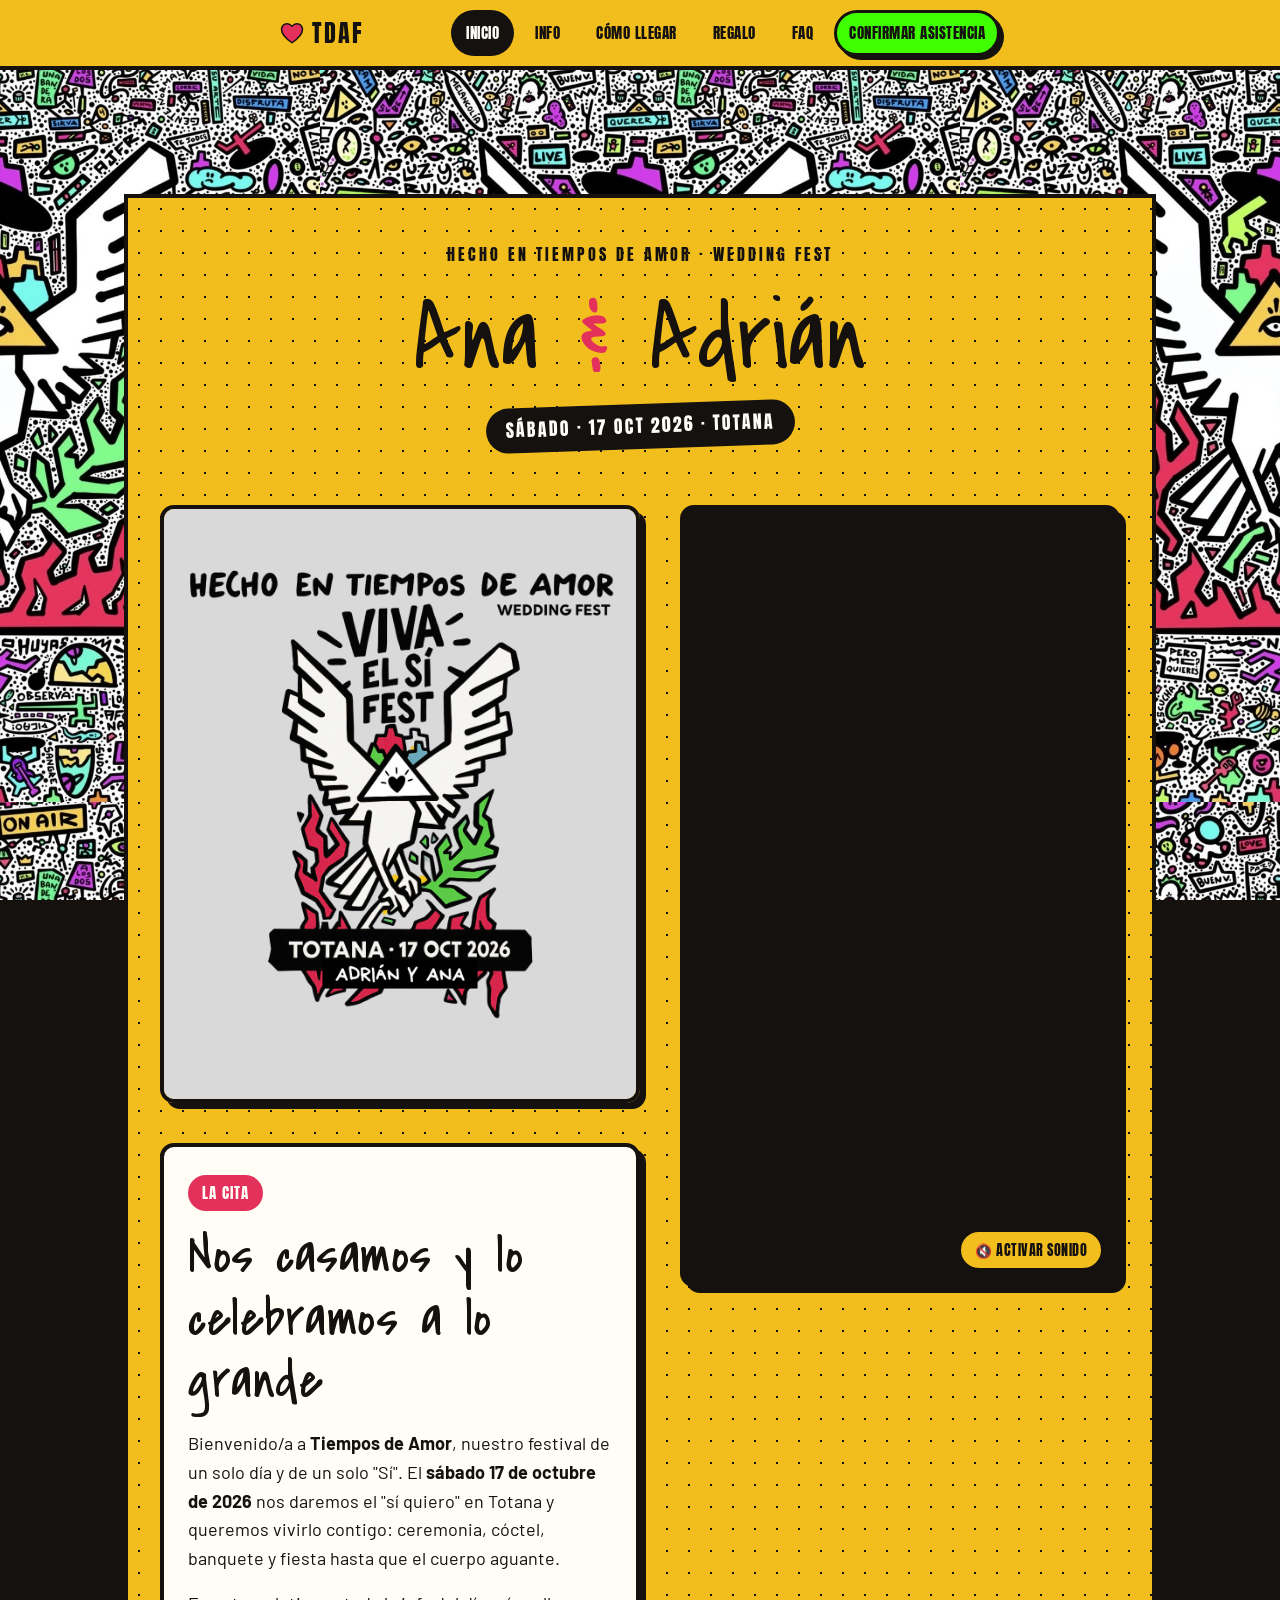
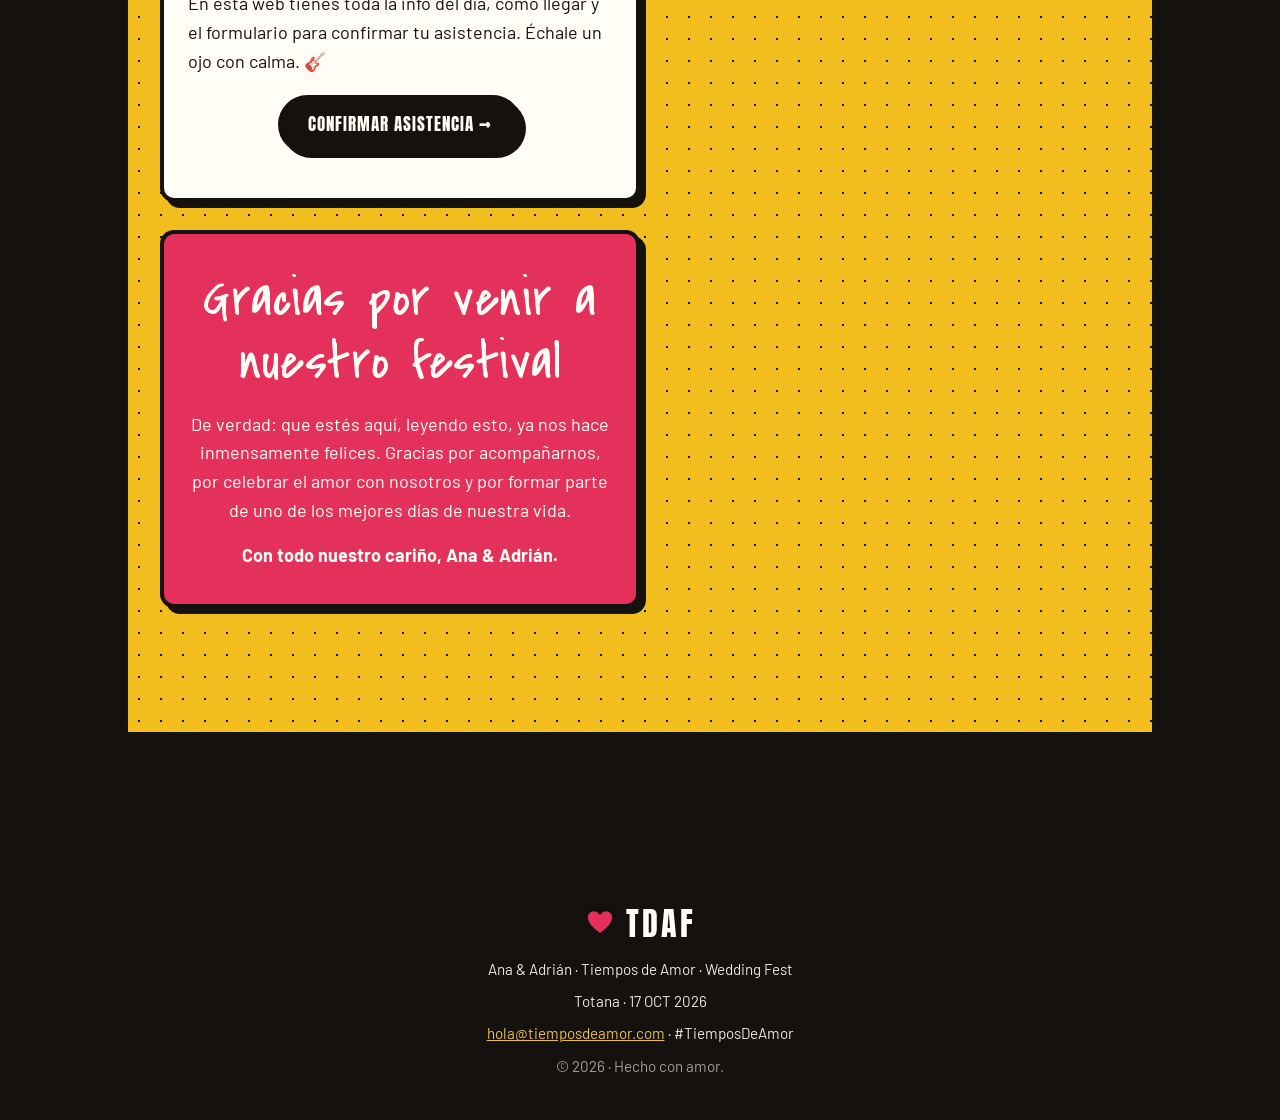
==== index.html @ e2dc343b "first commit" ====
<!DOCTYPE html>
<html lang="es">
<head>
  <meta charset="UTF-8">
  <meta name="viewport" content="width=device-width, initial-scale=1.0">
  <title>Ana &amp; Adrián · Tiempos de Amor — Wedding Fest</title>
  <meta name="description" content="Boda de Ana y Adrián · 17 de octubre de 2026 · Totana. Tiempos de Amor, nuestro wedding fest.">
  <link rel="icon" href="img/favicon.svg" type="image/svg+xml">
  <link rel="preconnect" href="https://fonts.googleapis.com">
  <link rel="preconnect" href="https://fonts.gstatic.com" crossorigin>
  <link href="https://fonts.googleapis.com/css2?family=Anton&amp;family=Covered+By+Your+Grace&amp;family=Barlow:wght@400;600;700&amp;display=swap" rel="stylesheet">
  <link rel="stylesheet" href="css/styles.css">
</head>
<body>
  <a class="skip-link" href="#contenido">Saltar al contenido</a>
  <div id="site-header"></div>

  <main id="contenido">
    <div class="contenedor">

      <!-- ===== PORTADA ===== -->
      <section class="seccion hero" aria-labelledby="titulo-portada">
        <p class="hero__fest">HECHO EN TIEMPOS DE AMOR · WEDDING FEST</p>
        <h1 class="hero__nombres" id="titulo-portada">
          Ana <span class="hero__amp">&amp;</span> Adrián
        </h1>
        <p class="hero__fecha">SÁBADO · 17 OCT 2026 · TOTANA</p>
      </section>

    </div>

    <!-- ===== VÍDEO + CONTENIDO =====
         Sección a ancho completo (fuera del .contenedor de 760px) para
         que se vea grande. En escritorio van en fila: a la izquierda el
         cartel + la intro + el cierre, y a la derecha el vídeo, que
         queda fijo (position: sticky) durante todo ese scroll, así
         siempre se está reproduciendo, sea cual sea la altura de la
         página en la que se encuentre. En móvil van en columna: primero
         el vídeo, después el resto del contenido. -->
    <section class="seccion hero-media" aria-label="Vídeo y contenido de Tiempos de Amor">
      <div class="media-marco">
        <video id="video-portada" loop playsinline poster="img/portada-poster.jpg">
          <source src="img/portada.mp4" type="video/mp4">
        </video>
        <button type="button" class="video-sonido" id="btn-sonido" hidden>🔇 Activar sonido</button>
      </div>

      <div class="hero-media__col">
        <img class="cartel-img" src="img/cartel.png" alt="Cartel ilustrado Tiempos de Amor · Ana &amp; Adrián">

        <!-- ===== INTRO ===== -->
        <section class="seccion bloque">
          <span class="chip chip--rojo">La cita</span>
          <h2>Nos casamos y lo celebramos a lo grande</h2>
          <p>
            Bienvenido/a a <strong>Tiempos de Amor</strong>, nuestro festival de un solo día
            y de un solo "Sí". El <strong>sábado 17 de octubre de 2026</strong> nos daremos el
            "sí quiero" en Totana y queremos vivirlo contigo: ceremonia, cóctel, banquete y
            fiesta hasta que el cuerpo aguante.
          </p>
          <p>
            En esta web tienes toda la info del día, cómo llegar y el formulario para
            confirmar tu asistencia. Échale un ojo con calma. 🎸
          </p>
          <p style="text-align:center; margin-top:20px">
            <a class="btn btn--negro" href="confirmar.html">Confirmar asistencia →</a>
          </p>
        </section>

        <!-- ===== MENSAJE DE AGRADECIMIENTO (cierre) ===== -->
        <section class="seccion gracias" aria-labelledby="titulo-gracias">
          <h2 id="titulo-gracias">Gracias por venir a nuestro festival</h2>
          <p>
            De verdad: que estés aquí, leyendo esto, ya nos hace inmensamente felices.
            Gracias por acompañarnos, por celebrar el amor con nosotros y por formar
            parte de uno de los mejores días de nuestra vida.
          </p>
          <p style="margin-bottom:0"><strong>Con todo nuestro cariño, Ana &amp; Adrián.</strong></p>
        </section>
      </div>
    </section>
  </main>

  <div id="site-footer"></div>
  <script src="js/main.js"></script>
</body>
</html>
---- css/styles.css ----
/* ============================================================
   TIEMPOS DE AMOR — Wedding Fest · Ana & Adrián
   Hoja de estilos compartida por todas las páginas.
   Paleta tomada del cartel "Viva el Sí Fest".
   ============================================================ */

/* ---------- 1. Variables de tema (editables) ---------- */
:root {
  --amarillo:  #F2BE1E;   /* fondo principal del cartel */
  --amarillo-2:#FFD34E;   /* amarillo claro para brillos */
  --negro:     #14110F;   /* trazo grueso / texto */
  --negro-2:   #241f1b;
  --blanco:    #FFFDF5;   /* blanco cálido (paloma) */
  --rojo:      #E4315B;   /* fuego / crimson */
  --verde:     #35C24B;   /* hojas */
  --azul:      #3AA6D9;   /* acentos mosaico */
  --morado:    #8E4FD1;   /* acentos mosaico */

  --texto:     var(--negro);
  --fondo:     var(--amarillo);

  --borde:     4px solid var(--negro);
  --radio:     14px;
  --sombra:    6px 6px 0 var(--negro);
  --sombra-sm: 4px 4px 0 var(--negro);

  --fuente-titulo: 'Anton', 'Arial Narrow', sans-serif;
  --fuente-titulo-manuscrita: 'Covered By Your Grace', cursive;
  --fuente-texto:  'Barlow', system-ui, -apple-system, sans-serif;

  --ancho: 760px;              /* una sola columna de contenido */
  --marco-ancho: 128px;        /* grosor del marco de mosaico exterior */
}

@media (max-width: 720px) {
  :root { --marco-ancho: 56px; }
}

/* ---------- 2. Reset básico ---------- */
*, *::before, *::after { box-sizing: border-box; }
html { -webkit-text-size-adjust: 100%; scroll-behavior: smooth; }
@media (prefers-reduced-motion: reduce) {
  html { scroll-behavior: auto; }
  *, *::before, *::after {
    animation-duration: 0.001ms !important;
    animation-iteration-count: 1 !important;
    transition-duration: 0.001ms !important;
  }
}
/* Marco exterior: el mosaico ilustrado vive detrás de todo, en el body.
   Se ve a tamaño grande (mitad del ancho de la ventana) y como mucho se
   repite 2 veces en horizontal -no en rejilla pequeña-, para que no
   pierda calidad ni se note como un patrón duplicado muchas veces.
   El header y el footer son opacos y lo tapan por completo; solo asoma
   alrededor del <main>, gracias al margin que se le da más abajo. */
body {
  margin: 0;
  font-family: var(--fuente-texto);
  color: var(--texto);
  background-color: var(--negro);
  background-image: url("../img/mosaico.jpg");
  background-repeat: repeat;
  background-position: top center;
  background-size: 50% auto;
  background-attachment: fixed;
  line-height: 1.6;
  font-size: 18px;
}
img, video { max-width: 100%; display: block; }
a { color: var(--negro); }

/* ---------- 3. Tipografía ---------- */
h1, h2, h3 {
  font-family: var(--fuente-titulo-manuscrita);
  font-weight: 400;
  line-height: 1.15;
  letter-spacing: 0.5px;
  margin: 0 0 .3em;
}
h1 { font-size: clamp(3.4rem, 12vw, 6rem); }
h2 { font-size: clamp(2.3rem, 7.5vw, 3.4rem); }
h3 { font-size: clamp(1.5rem, 5vw, 2rem); letter-spacing: normal; }
p  { margin: 0 0 1rem; }

/* ---------- 4. Layout de una columna ---------- */
.contenedor {
  width: 100%;
  max-width: var(--ancho);
  margin: 0 auto;
  padding: 0 20px;
}
main {
  display: block;
  margin: var(--marco-ancho);
  padding: 32px 0 64px;
  background-color: var(--fondo);
  /* patrón de puntos sutil tipo halftone del cartel: el centro conserva el color de siempre */
  background-image: radial-gradient(var(--negro) 1.1px, transparent 1.2px);
  background-size: 22px 22px;
  box-shadow: 0 0 0 4px var(--negro);
}
.seccion { margin: 0 auto 40px; }

/* Bloques tipo cartel */
.bloque {
  background: var(--blanco);
  border: var(--borde);
  border-radius: var(--radio);
  box-shadow: var(--sombra);
  padding: 28px 24px;
  margin-bottom: 28px;
}
.bloque--amarillo { background: var(--amarillo-2); }
.bloque--negro    { background: var(--negro); color: var(--blanco); }
.bloque--negro a  { color: var(--amarillo-2); }

/* Etiqueta / chip festivalero */
.chip {
  display: inline-block;
  font-family: var(--fuente-titulo);
  text-transform: uppercase;
  letter-spacing: 1px;
  font-size: .95rem;
  background: var(--negro);
  color: var(--blanco);
  padding: 6px 14px;
  border-radius: 999px;
  margin-bottom: 14px;
}
.chip--rojo   { background: var(--rojo); }
.chip--verde  { background: var(--verde); color: var(--negro); }
.chip--azul   { background: var(--azul); }
.chip--morado { background: var(--morado); }

/* ---------- 5. Botones ---------- */
.btn {
  display: inline-flex;
  align-items: center;
  gap: 8px;
  font-family: var(--fuente-titulo);
  text-transform: uppercase;
  letter-spacing: 1px;
  font-size: 1.05rem;
  background: var(--rojo);
  color: var(--blanco);
  border: var(--borde);
  border-radius: 999px;
  box-shadow: var(--sombra-sm);
  padding: 12px 26px;
  cursor: pointer;
  text-decoration: none;
  transition: transform .12s ease, box-shadow .12s ease;
}
.btn:hover, .btn:focus-visible { transform: translate(-2px,-2px); box-shadow: 6px 6px 0 var(--negro); }
.btn:active { transform: translate(2px,2px); box-shadow: 2px 2px 0 var(--negro); }
.btn--verde  { background: var(--verde); color: var(--negro); }
.btn--negro  { background: var(--negro); color: var(--blanco); }
.btn--amarillo { background: var(--amarillo); color: var(--negro); }
.btn--bloque { width: 100%; justify-content: center; }
.btn[disabled] { opacity: .5; cursor: not-allowed; transform: none; box-shadow: var(--sombra-sm); }

/* ---------- 6. Foco visible por teclado ---------- */
:focus-visible {
  outline: 3px dashed var(--morado);
  outline-offset: 3px;
  border-radius: 4px;
}

/* ---------- 7. Skip link accesibilidad ---------- */
.skip-link {
  position: absolute;
  left: -999px;
  top: 0;
  background: var(--negro);
  color: var(--blanco);
  padding: 10px 16px;
  z-index: 1000;
  border-radius: 0 0 8px 0;
}
.skip-link:focus { left: 0; }

/* ============================================================
   8. CABECERA / NAV (inyectada por js/main.js)
   ============================================================ */
.site-header {
  position: sticky;
  top: 0;
  z-index: 50;
  background: var(--amarillo);
  border-bottom: var(--borde);
}
.nav {
  max-width: var(--ancho);
  margin: 0 auto;
  padding: 10px 20px;
  display: flex;
  align-items: center;
  justify-content: space-between;
  gap: 16px;
  position: relative;
}
.nav__marca {
  font-family: var(--fuente-titulo);
  font-size: 1.5rem;
  letter-spacing: 2px;
  text-decoration: none;
  color: var(--negro);
  display: inline-flex;
  align-items: center;
  gap: 8px;
}
.nav__marca .corazon { color: var(--rojo); }
.nav__toggle {
  display: none;
  background: var(--negro);
  color: var(--blanco);
  border: var(--borde);
  border-radius: 10px;
  width: 46px; height: 42px;
  font-size: 1.3rem;
  cursor: pointer;
  align-items: center;
  justify-content: center;
}
.nav__lista {
  list-style: none;
  display: flex;
  gap: 6px;
  margin: 0; padding: 0;
  flex-wrap: wrap;
}
.nav__lista a {
  display: block;
  font-family: var(--fuente-titulo);
  text-transform: uppercase;
  letter-spacing: .5px;
  font-size: .95rem;
  text-decoration: none;
  color: var(--negro);
  padding: 8px 12px;
  border-radius: 999px;
  border: 3px solid transparent;
}
.nav__lista a:hover { border-color: var(--negro); }
.nav__lista a[aria-current="page"] { background: var(--negro); color: var(--blanco); }

/* Botón destacado de "Confirmar asistencia" dentro del nav */
.nav__lista a.nav__cta {
  background: #3fff00;
  color: var(--negro);
  border-color: var(--negro);
  box-shadow: var(--sombra-sm);
}
.nav__lista a.nav__cta:hover,
.nav__lista a.nav__cta:focus-visible {
  background: #3fff00;
  border-color: var(--negro);
  transform: translate(-2px, -2px);
  box-shadow: 5px 5px 0 var(--negro);
}
.nav__lista a.nav__cta[aria-current="page"] { background: #3fff00; color: var(--negro); }

@media (max-width: 720px) {
  .nav__toggle { display: inline-flex; }
  .nav__lista {
    display: none;
    position: absolute;
    left: 0; right: 0;
    top: 100%;
    flex-direction: column;
    background: var(--amarillo);
    border-bottom: var(--borde);
    padding: 12px 20px 18px;
    gap: 4px;
  }
  .nav__lista.abierto { display: flex; }
  .nav__lista a { font-size: 1.15rem; padding: 12px; }
}

/* ============================================================
   9. PORTADA (index)
   ============================================================ */
.hero { text-align: center; padding-top: 12px; }
.hero__fest {
  font-family: var(--fuente-titulo);
  letter-spacing: 3px;
  color: var(--negro);
  font-size: 1rem;
}
.hero__nombres {
  font-size: clamp(3rem, 13vw, 6rem);
  margin: .1em 0;
}
.hero__amp { color: var(--rojo); }
.hero__fecha {
  font-family: var(--fuente-titulo);
  letter-spacing: 2px;
  background: var(--negro);
  color: var(--blanco);
  display: inline-block;
  padding: 8px 20px;
  border-radius: 999px;
  transform: rotate(-2deg);
}

/* Vídeo + contenido: sección a ancho completo (no lleva el .contenedor
   de 760px) para que se vea grande. En móvil van en columna (vídeo
   primero, cartel + intro + cierre después). En escritorio van en fila:
   cartel + intro + cierre a la izquierda, vídeo a la derecha, y el
   vídeo se queda fijo (sticky) durante todo ese scroll -no solo junto
   al cartel-, para que siempre se esté reproduciendo. */
.hero-media {
  display: flex;
  flex-direction: column;
  align-items: center;
  gap: 20px;
  margin: 20px 0;
  padding: 0 20px;
}
.hero-media__col { width: 100%; }

/* Marco de vídeo vertical */
.media-marco {
  width: 100%;
  max-width: 380px;
  margin: 0 auto;
  border: var(--borde);
  border-radius: var(--radio);
  box-shadow: var(--sombra);
  overflow: hidden;
  background: var(--negro);
  aspect-ratio: 9 / 16;
  position: relative;
}
.media-marco video { width: 100%; height: 100%; object-fit: cover; }

/* Botón "Activar sonido": solo se muestra si el navegador bloqueó el
   autoplay con sonido y el vídeo tuvo que arrancar silenciado. */
.video-sonido {
  position: absolute;
  right: 12px;
  bottom: 12px;
  z-index: 5;
  font-family: var(--fuente-titulo);
  text-transform: uppercase;
  letter-spacing: .5px;
  font-size: .85rem;
  background: var(--amarillo);
  color: var(--negro);
  border: 3px solid var(--negro);
  border-radius: 999px;
  padding: 8px 14px;
  cursor: pointer;
  box-shadow: var(--sombra-sm);
}
.video-sonido:hover, .video-sonido:focus-visible {
  transform: translate(-1px, -1px);
  box-shadow: 5px 5px 0 var(--negro);
}

/* Cartel ilustrado */
.cartel-img {
  width: 100%;
  max-width: 380px;
  margin: 0 auto 28px;
  border: var(--borde);
  border-radius: var(--radio);
  box-shadow: var(--sombra);
}

@media (min-width: 721px) {
  .hero-media {
    flex-direction: row-reverse;
    align-items: flex-start;
    justify-content: center;
    gap: 40px;
    padding: 0 32px;
  }
  .hero-media .media-marco {
    flex: 0 0 440px;
    max-width: 440px;
    position: sticky;
    top: 96px; /* deja sitio a la cabecera fija */
    align-self: flex-start;
  }
  .hero-media__col {
    flex: 1 1 auto;
    max-width: 760px;
  }
  .hero-media .cartel-img { max-width: none; margin-bottom: 40px; }
}

/* ============================================================
   10. CUENTA ATRÁS
   ============================================================ */
.cuenta {
  display: flex;
  gap: 12px;
  justify-content: center;
  flex-wrap: wrap;
}
.cuenta__item {
  background: var(--negro);
  color: var(--amarillo-2);
  border-radius: 12px;
  min-width: 82px;
  padding: 14px 10px;
  text-align: center;
  box-shadow: var(--sombra-sm);
}
.cuenta__num {
  font-family: var(--fuente-titulo);
  font-size: 2.4rem;
  line-height: 1;
  display: block;
}
.cuenta__label {
  font-size: .75rem;
  text-transform: uppercase;
  letter-spacing: 1px;
  color: var(--blanco);
}
.cuenta--fin {
  text-align: center;
  font-family: var(--fuente-titulo);
  font-size: 1.6rem;
}

/* ============================================================
   11. ITINERARIO (línea temporal)
   ============================================================ */
.timeline { list-style: none; margin: 0; padding: 0; position: relative; }
.timeline::before {
  content: "";
  position: absolute;
  left: 22px; top: 6px; bottom: 6px;
  width: 4px;
  background: var(--negro);
}
.timeline li {
  position: relative;
  padding: 0 0 26px 62px;
}
.timeline li:last-child { padding-bottom: 0; }
.timeline .punto {
  position: absolute;
  left: 6px; top: 0;
  width: 36px; height: 36px;
  border: var(--borde);
  border-radius: 50%;
  background: var(--amarillo);
  display: flex; align-items: center; justify-content: center;
  font-size: 1.1rem;
}
.timeline .hora {
  font-family: var(--fuente-titulo);
  letter-spacing: 1px;
  background: var(--rojo);
  color: var(--blanco);
  display: inline-block;
  padding: 2px 10px;
  border-radius: 999px;
  font-size: .95rem;
}
.timeline h3 { margin: 6px 0 2px; }
.timeline p { margin: 0; }

/* ============================================================
   12. CÓMO LLEGAR
   ============================================================ */
.lugar { margin-bottom: 22px; }
.lugar h3 { margin-bottom: 4px; }
.lugar .dir { font-style: normal; margin-bottom: 12px; display: block; }

/* ============================================================
   13. REGALO / IBAN
   ============================================================ */
.iban-caja {
  border: var(--borde);
  border-radius: var(--radio);
  background: var(--amarillo-2);
  padding: 18px;
  text-align: center;
  box-shadow: var(--sombra-sm);
}
.iban-caja .iban {
  font-family: 'Barlow', monospace;
  font-size: clamp(1.1rem, 5vw, 1.6rem);
  font-weight: 700;
  letter-spacing: 1px;
  word-break: break-all;
  margin: 8px 0 16px;
}
.iban-caja .titular { font-size: .95rem; }
.copiado-aviso {
  margin-top: 12px;
  font-weight: 700;
  color: var(--verde);
  min-height: 1.4em;
}

/* ============================================================
   14. FAQ (acordeón nativo)
   ============================================================ */
.faq details {
  border: var(--borde);
  border-radius: var(--radio);
  background: var(--blanco);
  margin-bottom: 14px;
  box-shadow: var(--sombra-sm);
  overflow: hidden;
}
.faq summary {
  cursor: pointer;
  list-style: none;
  padding: 16px 20px;
  font-family: var(--fuente-titulo);
  text-transform: uppercase;
  letter-spacing: .5px;
  font-size: 1.05rem;
  display: flex;
  justify-content: space-between;
  align-items: center;
  gap: 12px;
}
.faq summary::-webkit-details-marker { display: none; }
.faq summary::after { content: "+"; font-size: 1.6rem; line-height: 1; }
.faq details[open] summary::after { content: "\2013"; }
.faq details[open] summary { background: var(--amarillo-2); }
.faq .faq__cuerpo { padding: 0 20px 18px; }

/* ============================================================
   15. FORMULARIO RSVP
   ============================================================ */
.form-grupo { margin-bottom: 18px; }
label { display: block; font-weight: 700; margin-bottom: 6px; }
.pista { font-weight: 400; font-size: .85rem; opacity: .75; }
input[type="text"], input[type="search"], textarea, select {
  width: 100%;
  font-family: var(--fuente-texto);
  font-size: 1rem;
  padding: 12px 14px;
  border: 3px solid var(--negro);
  border-radius: 10px;
  background: var(--blanco);
  color: var(--negro);
}
textarea { min-height: 90px; resize: vertical; }

.buscador { display: flex; gap: 10px; flex-wrap: wrap; }
.buscador .form-grupo { flex: 1 1 180px; margin-bottom: 0; }

.fieldset {
  border: var(--borde);
  border-radius: var(--radio);
  padding: 18px;
  margin: 0 0 22px;
  background: var(--blanco);
}
.fieldset legend {
  font-family: var(--fuente-titulo);
  text-transform: uppercase;
  letter-spacing: 1px;
  background: var(--negro);
  color: var(--blanco);
  padding: 4px 14px;
  border-radius: 999px;
}

.check-grid {
  display: grid;
  grid-template-columns: repeat(auto-fill, minmax(150px, 1fr));
  gap: 8px;
}
.check-grid label {
  display: flex;
  align-items: center;
  gap: 8px;
  font-weight: 400;
  background: var(--amarillo-2);
  border: 3px solid var(--negro);
  border-radius: 10px;
  padding: 10px 12px;
  cursor: pointer;
  margin: 0;
}
.check-grid input { width: auto; }

.asistente-card {
  border: var(--borde);
  border-radius: var(--radio);
  background: var(--amarillo-2);
  padding: 18px;
  margin-bottom: 20px;
  box-shadow: var(--sombra-sm);
}
.asistente-card h3 { margin-bottom: 12px; }

.invitado-resultado {
  border: var(--borde);
  border-radius: var(--radio);
  background: var(--verde);
  color: var(--negro);
  padding: 16px 18px;
  margin-bottom: 20px;
  box-shadow: var(--sombra-sm);
}
.invitado-resultado h3 { margin-bottom: 4px; }

.aviso {
  border: 3px solid var(--negro);
  border-radius: 10px;
  padding: 12px 16px;
  margin-bottom: 18px;
  font-weight: 600;
}
.aviso--info   { background: var(--azul); color: var(--negro); }
.aviso--error  { background: var(--rojo); color: var(--blanco); }
.aviso--ok     { background: var(--verde); color: var(--negro); }
.aviso--demo   { background: var(--morado); color: var(--blanco); }
.aviso[hidden] { display: none; }

.oculto { display: none !important; }

/* ============================================================
   16. PIE
   ============================================================ */
.site-footer {
  background: var(--negro);
  color: var(--blanco);
  border-top: var(--borde);
  padding: 34px 20px;
  text-align: center;
}
.site-footer .marca {
  font-family: var(--fuente-titulo);
  font-size: 2rem;
  letter-spacing: 3px;
}
.site-footer .corazon { color: var(--rojo); }
.site-footer a { color: var(--amarillo-2); }
.site-footer p { margin: 8px 0; opacity: .9; font-size: .95rem; }

/* ============================================================
   17. Mensaje de agradecimiento (cierre portada)
   ============================================================ */
.gracias {
  text-align: center;
  background: var(--rojo);
  color: var(--blanco);
  border: var(--borde);
  border-radius: var(--radio);
  box-shadow: var(--sombra);
  padding: 34px 24px;
}
.gracias h2 { color: var(--blanco); }
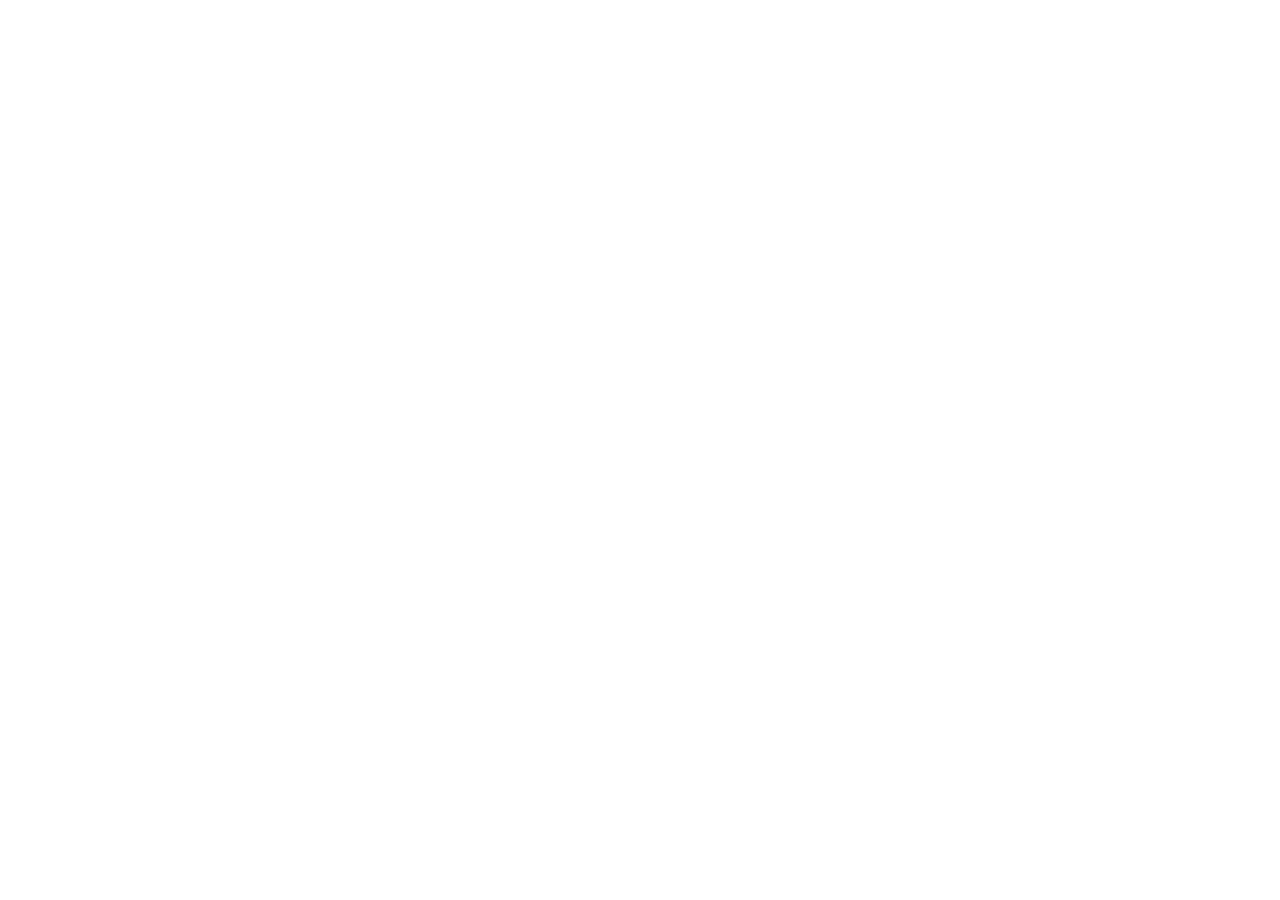
==== commit 798e0b08: "Poniendo obligatorio HTTPS" ====
--- a/index.html
+++ b/index.html
@@ -1,8 +1,10 @@
 <!DOCTYPE html>
 <html lang="es">
 <head>
+  <script>if (location.protocol === "http:") location.replace("https://" + location.host + location.pathname + location.search + location.hash);</script>
   <meta charset="UTF-8">
   <meta name="viewport" content="width=device-width, initial-scale=1.0">
+  <meta http-equiv="Content-Security-Policy" content="upgrade-insecure-requests">
   <title>Ana &amp; Adrián · Tiempos de Amor — Wedding Fest</title>
   <meta name="description" content="Boda de Ana y Adrián · 17 de octubre de 2026 · Totana. Tiempos de Amor, nuestro wedding fest.">
   <link rel="icon" href="img/favicon.svg" type="image/svg+xml">
--- a/css/styles.css
+++ b/css/styles.css
@@ -29,11 +29,11 @@
   --fuente-texto:  'Barlow', system-ui, -apple-system, sans-serif;
 
   --ancho: 760px;              /* una sola columna de contenido */
-  --marco-ancho: 128px;        /* grosor del marco de mosaico exterior */
+  --marco-ancho: 64px;         /* grosor del marco de mosaico exterior */
 }
 
 @media (max-width: 720px) {
-  :root { --marco-ancho: 56px; }
+  :root { --marco-ancho: 20px; }
 }
 
 /* ---------- 2. Reset básico ---------- */
@@ -60,11 +60,21 @@
   background-color: var(--negro);
   background-image: url("../img/mosaico.jpg");
   background-repeat: repeat;
-  background-position: top center;
   background-size: 50% auto;
   background-attachment: fixed;
   line-height: 1.6;
   font-size: 18px;
+}
+@media (max-width: 720px) {
+  body {
+    /* "fixed" es poco fiable en navegadores móviles (puede repintar mal
+       y dejar tramos en negro al hacer scroll), así que en móvil el
+       mosaico se desplaza con la página en vez de quedar fijo. El
+       tamaño se deja grande (90% del ancho de pantalla) para que apenas
+       se repita y no se note como un patrón duplicado. */
+    background-attachment: scroll;
+    background-size: 90% auto;
+  }
 }
 img, video { max-width: 100%; display: block; }
 a { color: var(--negro); }
@@ -283,9 +293,14 @@
 .hero { text-align: center; padding-top: 12px; }
 .hero__fest {
   font-family: var(--fuente-titulo);
-  letter-spacing: 3px;
+  letter-spacing: 0.12em;
   color: var(--negro);
-  font-size: 1rem;
+  /* fluido: el hueco real disponible es el ancho de pantalla menos el
+     marco de mosaico y el margen del .contenedor, que son fijos en
+     píxeles -por eso el término fijo (-8.5px) además del "vw"-, para
+     que el texto quepa en una sola línea con su margen tanto en
+     móviles pequeños como grandes. */
+  font-size: clamp(1.7rem, calc(4.5vw - 8.1px), 1rem);
 }
 .hero__nombres {
   font-size: clamp(3rem, 13vw, 6rem);
